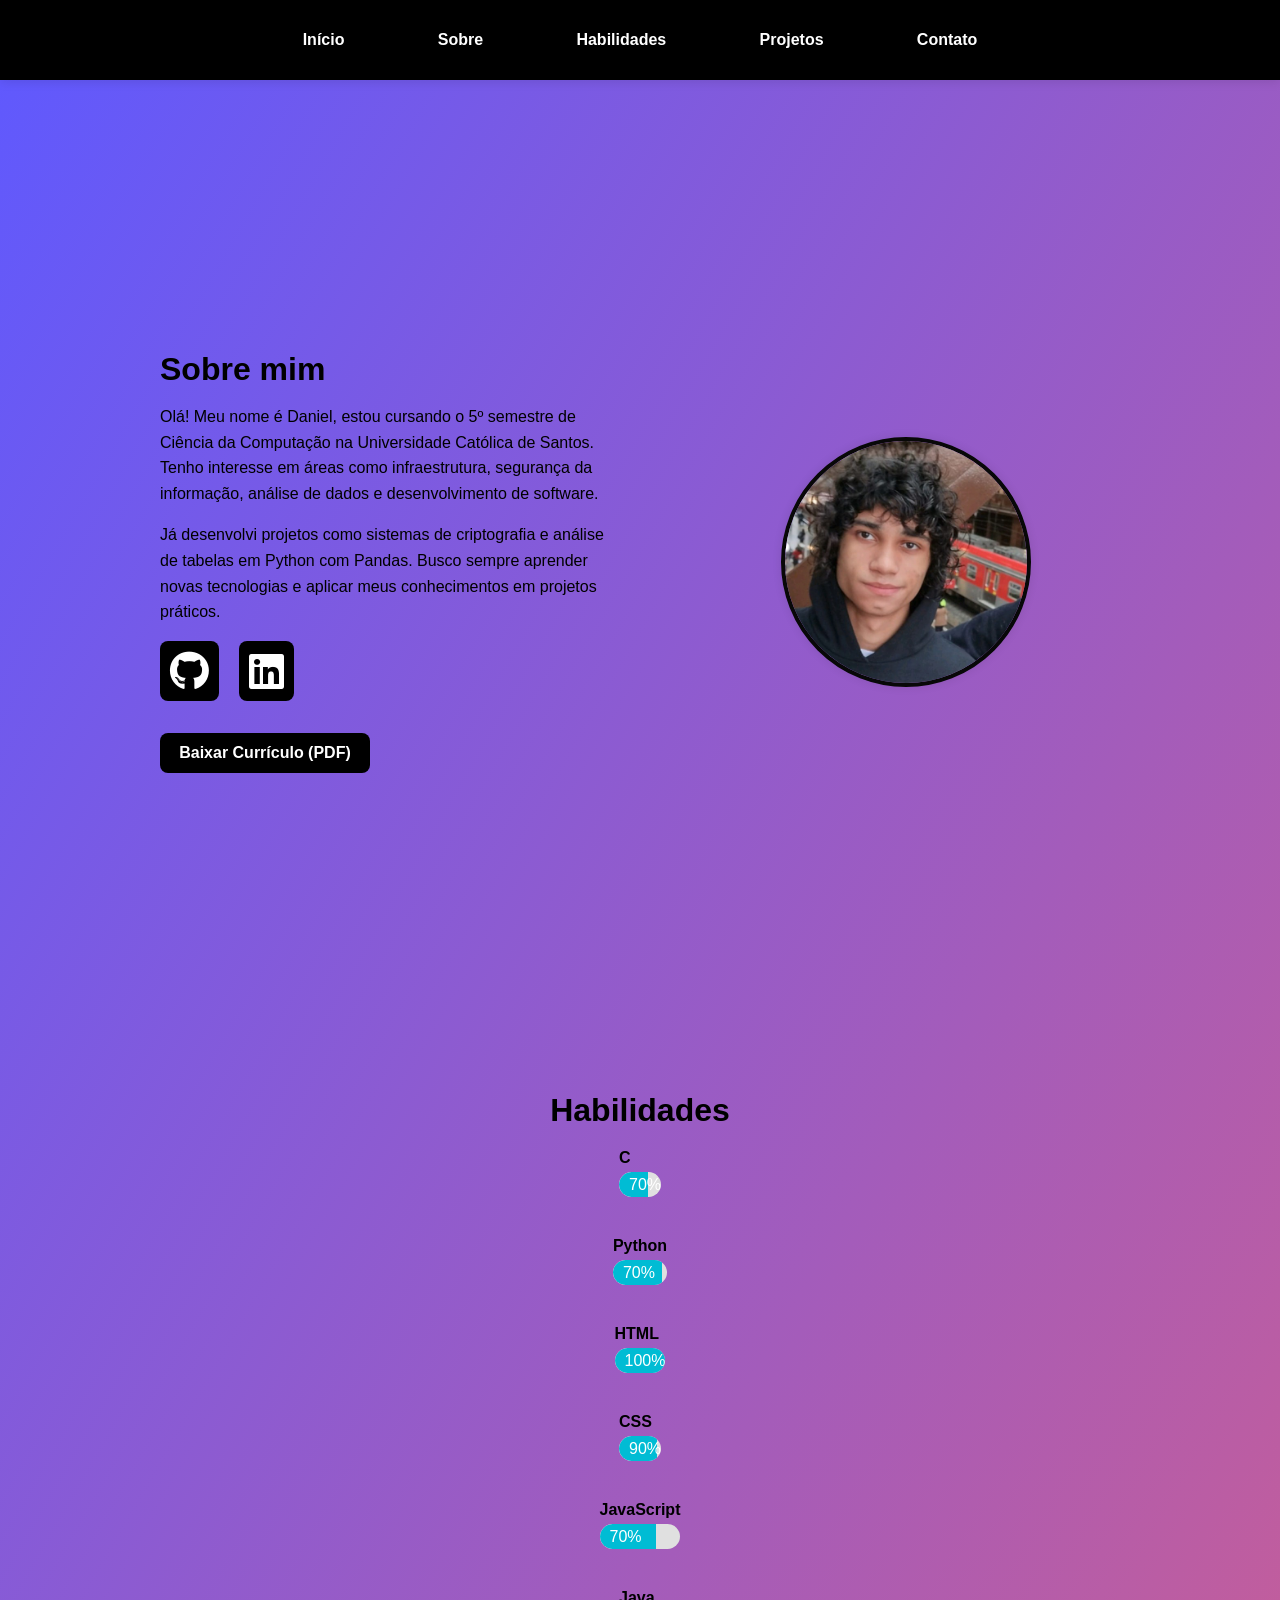
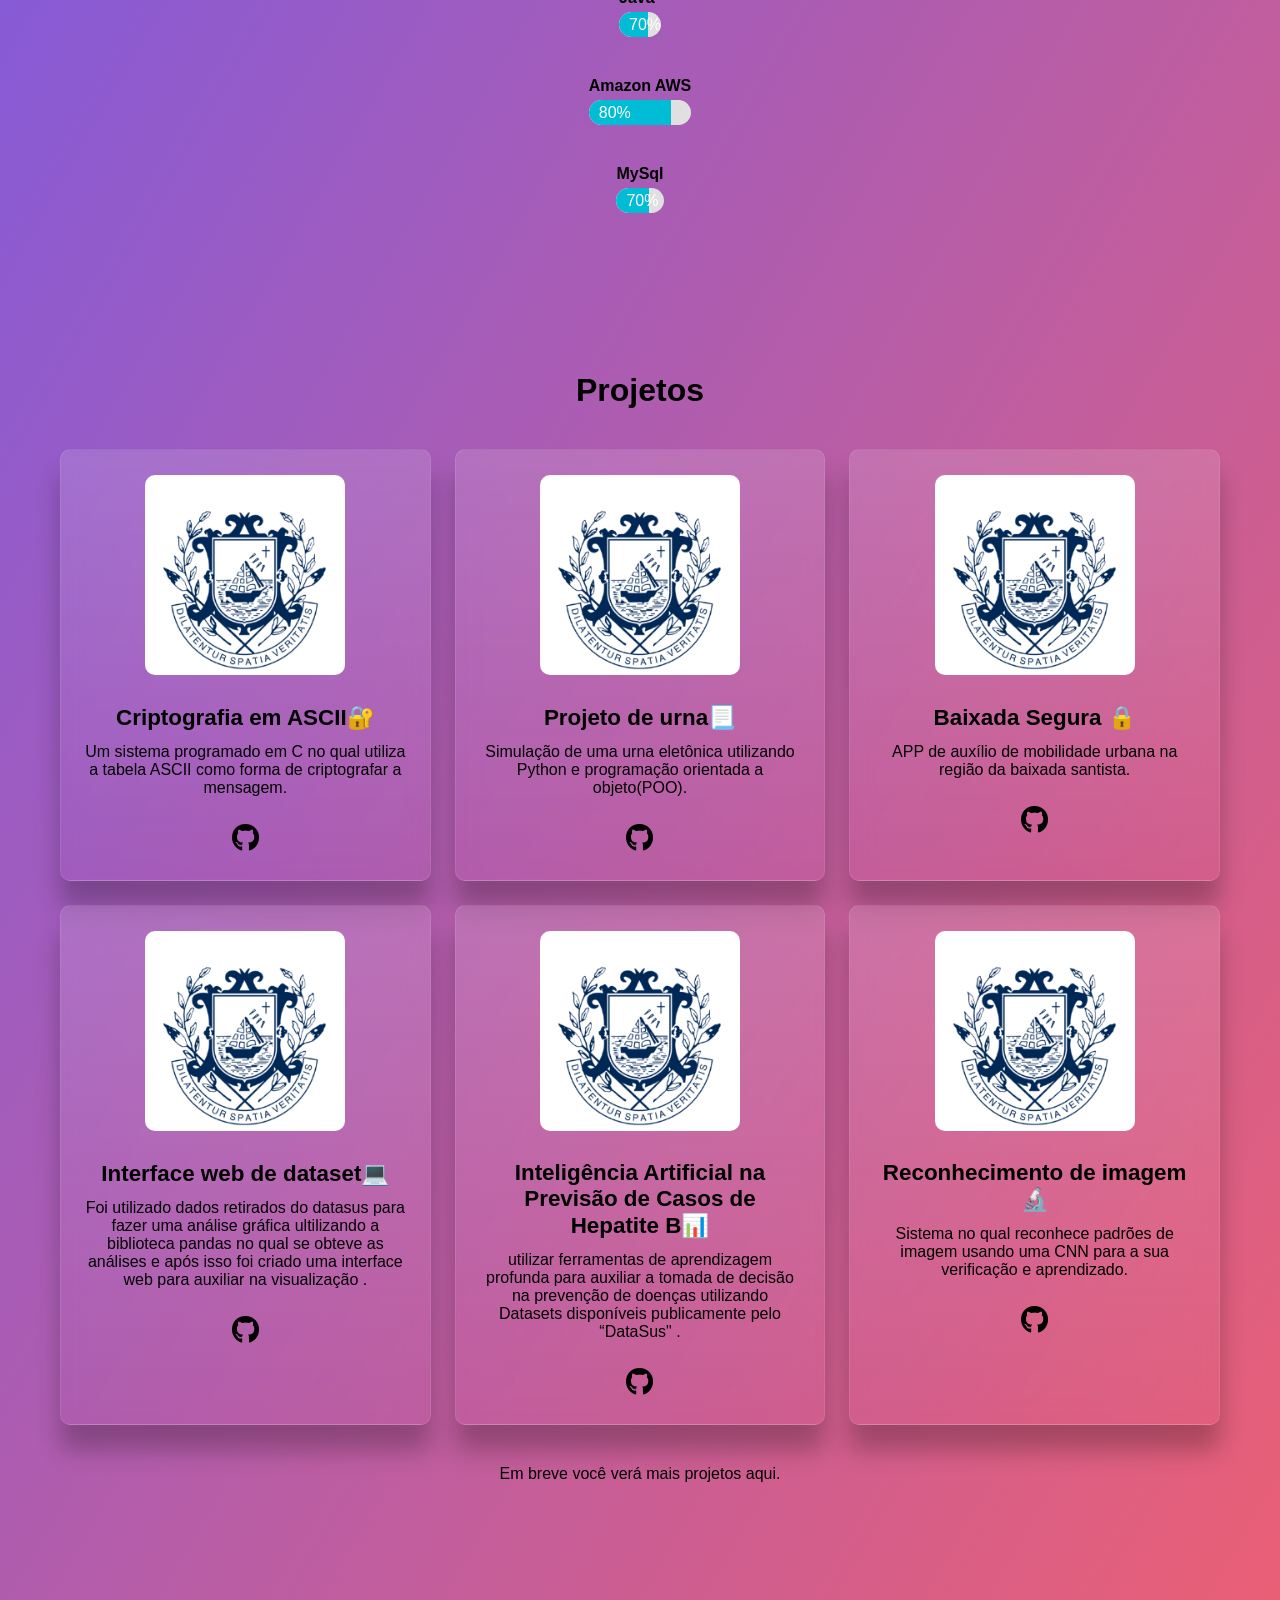
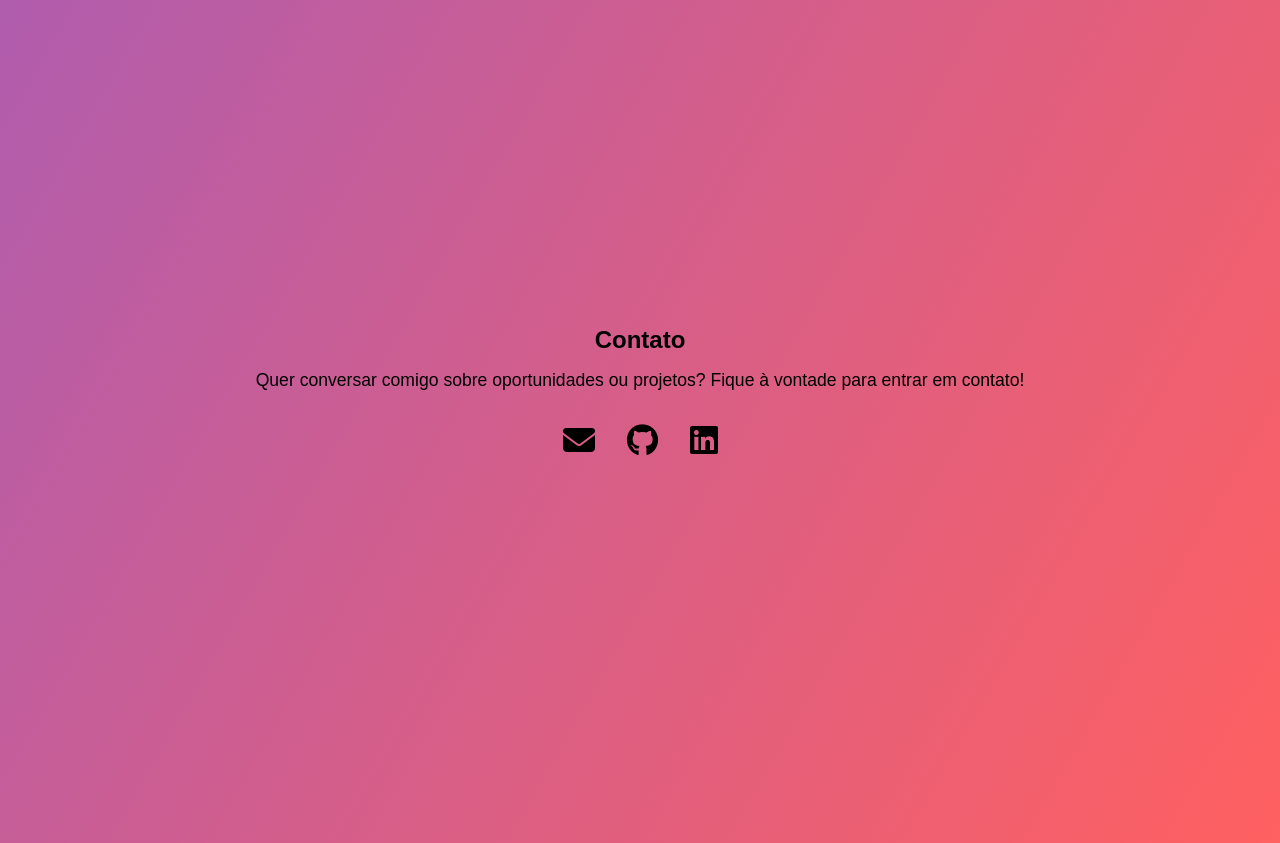
==== Portifolio/index.html @ cae12fd3 "Criação do portfólio" ====
<!DOCTYPE html>
<html lang="pt-br">
  <head>
    <meta charset="UTF-8">
    <meta name="viewport" content="width=device-width, initial-scale=1.0">
    <title>Daniel Santiago Purificação</title>
    <link rel="stylesheet" href="style.css">
    <link rel="stylesheet"
      href="https://cdnjs.cloudflare.com/ajax/libs/font-awesome/6.5.0/css/all.min.css"><!-- link de icones -->
    <style>
  html {
    scroll-behavior: smooth;
  }
</style>

  </head>
  <body>

    <header>
      <nav>
        <ul>
          <li><a href="#Sobre">Início</a></li>
          <li><a href="#Sobre">Sobre</a></li>
          <li><a href="#Habilidades">Habilidades</a></li>
          <li><a href="#Projetos">Projetos</a></li>
          <li><a href="#Contato">Contato</a></li>
        </ul>
      </nav>
    </header>

    <!-- <section id="Home" class="section">
      <div class="container">
        <h2>Bem-vindo ao meu portfólio</h2>
        <p>Sou estudante de Ciência da Computação e aqui você encontrará meus
          projetos e interesses na área de TI.</p>
      </div> 
    </section> -->

    <section id="Sobre" class="section sobre">
      <div class="container sobre-container">

        <div class="sobre-texto">
          <h2>Sobre mim</h2>
          <p>Olá! Meu nome é Daniel, estou cursando o 5º semestre de Ciência da
            Computação na Universidade Católica de Santos. Tenho interesse em
            áreas como infraestrutura, segurança da informação, análise de dados
            e desenvolvimento de software.</p>
          <p>Já desenvolvi projetos como sistemas de criptografia e análise de
            tabelas em Python com Pandas. Busco sempre aprender novas
            tecnologias e aplicar meus conhecimentos em projetos práticos.</p>
          <div class="social-links">
            <a href="https://github.com/nokynoy" target="_blank"><i
                class="fab fa-github" id="img_cor"></i></a>
            <a href="https://www.linkedin.com/in/daniel-santiago-purifica%C3%A7%C3%A3o-665422246/" target="_blank"><i
                class="fab fa-linkedin"id="img_cor"></i></a>
          </div>

          <a href="Daniel_Santiago_curriculo.pdf" download  
            class="botao-curriculo">Baixar Currículo (PDF)</a>
        </div>
        <div class="sobre-imagem">
          <div class="imagem-hover">
            <img src="perfil.jpg" alt="Foto de Henrique" class="img-normal">
            <img src="kaiser.jpg" alt="Foto de Henrique ao passar o mouse"
              class="img-hover">
          </div>
        </div>
      </div>
    </section>

    <section  id="Habilidades">
      <h2 data-aos="zoom-in" style="text-align: center; font-size: 2rem;"
        data-translate-key="projects">Habilidades</h2>

  <div class="habilidade">
    <span>C</span>
    <div class="barra">
      <div class="progresso" style="width: 70%;">70%</div>
    </div>
  </div>

  <div class="habilidade">
    <span>Python</span>
    <div class="barra">
      <div class="progresso" style="width: 90%;">70%</div>
    </div>
  </div>

  <div class="habilidade">
    <span>HTML</span>
    <div class="barra">
      <div class="progresso" style="width: 100%;">100%</div>
    </div>
  </div>

  <div class="habilidade">
    <span>CSS</span>
    <div class="barra">
      <div class="progresso" style="width: 90%;">90%</div>
    </div>
  </div>

  <div class="habilidade">
    <span>JavaScript</span>
    <div class="barra">
      <div class="progresso" style="width: 70%;">70%</div>
    </div>
  </div>

  <div class="habilidade">
    <span>Java</span>
    <div class="barra">
      <div class="progresso" style="width: 70%;">70%</div>
    </div>
  </div>

  <div class="habilidade">
    <span>Amazon AWS</span>
    <div class="barra">
      <div class="progresso" style="width: 80%;">80%</div>
    </div>
  </div>

   <div class="habilidade">
    <span>MySql</span>
    <div class="barra">
      <div class="progresso" style="width: 70%;">70%</div>
    </div>
  </div>

  <!-- adicione mais conforme quiser -->
</section>

    <!-- Projetos -->

    <section class="Projetos" id="Projetos">
      <h2 data-aos="zoom-in" style="text-align: center; font-size: 2rem;"
        data-translate-key="projects">Projetos</h2>

      <div class="projects-grid">
        <div class="project-card" data-aos="fade-up">
          <img src="logo_univ.png" alt
            style="height: 200px; margin: 25px 0; border-radius: 10px;">
          <h3 data-translate-key="calcTittle">Criptografia em ASCII🔐</h3>
          <p data-translate-key="calcDesc">Um sistema programado em C no qual
            utiliza a tabela ASCII como forma de criptografar a mensagem.</p>
          <div class="link-project">
            <a
              href="https://github.com/AlefSantosDev/Calculadora-de-ganho-em-python"
              target="_blank" aria-label="GitHub">
              <i class="fab fa-github"></i>
            </a>
          </div>
        </div>
        <div class="project-card" data-aos="fade-up" data-aos-delay="100">
          <img src="logo_univ.png" alt
            style="height: 200px; margin: 25px 0; border-radius: 10px;">
          <h3 data-translate-key="botTittle">Projeto de urna📃</h3>
          <p data-translate-key="botDesc">Simulação de uma urna eletônica
            utilizando Python e programação orientada a objeto(POO).</p>
          <div class="link-project">
            <a href="https://github.com/nokynoy/python_poo" target="_blank"
              aria-label="GitHub">
              <i class="fab fa-github"></i>
            </a>
          </div>
        </div>

        <div class="project-card" data-aos="fade-up" data-aos-delay="100">
          <img src="logo_univ.png" alt
            style="height: 200px; margin: 25px 0; border-radius: 10px;">
          <h3 data-translate-key="botTittle">Baixada Segura 🔒</h3>
          <p data-translate-key="botDesc">APP de auxílio de mobilidade urbana na região da baixada santista.</p>
          <div class="link-project">
            <a href="https://github.com/nokynoy/Baixada-Segura" target="_blank"
              aria-label="GitHub">
              <i class="fab fa-github"></i>
            </a>
          </div>
        </div>

        <div class="project-card" data-aos="fade-up" data-aos-delay="100">
          <img src="logo_univ.png" alt
            style="height: 200px; margin: 25px 0; border-radius: 10px;">
          <h3 data-translate-key="botTittle">Interface web de dataset💻</h3>
          <p data-translate-key="botDesc">Foi utilizado dados retirados do
            datasus para fazer uma análise gráfica ultilizando a biblioteca
            pandas no qual se obteve as análises e após isso foi criado uma
            interface web para auxiliar na visualização .</p>
          <div class="link-project">
            <a href="https://github.com/nokynoy/Interface-demonstrativa-de-transtornos-mentais" target="_blank"
              aria-label="GitHub">
              <i class="fab fa-github"></i>
            </a>
          </div>
        </div>

        <div class="project-card" data-aos="fade-up" data-aos-delay="100">
          <img src="logo_univ.png" alt
            style="height: 200px; margin: 25px 0; border-radius: 10px;">
          <h3 data-translate-key="botTittle">Inteligência Artificial na Previsão
            de Casos de Hepatite B📊</h3>
          <p data-translate-key="botDesc">utilizar ferramentas de aprendizagem
            profunda para auxiliar a tomada de decisão na prevenção de doenças
            utilizando Datasets disponíveis publicamente pelo “DataSus" .</p>
          <div class="link-project">
            <a href="https://github.com/AlefSantosDev" target="_blank"
              aria-label="GitHub">
              <i class="fab fa-github"></i>
            </a>
          </div>
        </div>
        <div class="project-card" data-aos="fade-up" data-aos-delay="100">
          <img src="logo_univ.png" alt
            style="height: 200px; margin: 25px 0; border-radius: 10px;">
          <h3 data-translate-key="botTittle">Reconhecimento de imagem 🔬</h3>
          <p data-translate-key="botDesc">Sistema no qual reconhece padrões de imagem usando uma CNN para a sua verificação e aprendizado.</p>
          <div class="link-project">
            <a href="https://github.com/AlefSantosDev" target="_blank"
              aria-label="GitHub">
              <i class="fab fa-github"></i>
            </a>
          </div>
        </div>

      </div>
      <p data-aos="fade-up" style="text-align: center;"
        data-translate-key="soonText">Em breve você verá mais projetos aqui.</p>
    </section>

    <section id="Contato" class="section contato">
      <div class="container">
        <h2>Contato</h2>
        <p>Quer conversar comigo sobre oportunidades ou projetos? Fique à
          vontade para entrar em contato!</p>

        <div class="contato-links">
          <a href="mailto:danielpurificacao2005@gmail.com" target="_blank" title="E-mail"><i
              class="fas fa-envelope"></i></a>
          <a href="https://github.com/nokynoy" target="_blank"
            title="GitHub"><i class="fab fa-github"></i></a>
          <a href="https://www.linkedin.com/in/daniel-santiago-purifica%C3%A7%C3%A3o-665422246/" target="_blank"
            title="LinkedIn"><i class="fab fa-linkedin"></i></a>
          <button id="btn-topo" title="Voltar ao topo">odoasiodaisd↑</button>
        </div>
      </div>
    </section>

    <script src="script.js"></script>
  </body>
</html>
---- Portifolio/style.css ----
* {
  margin: 0;
  padding: 0;
  box-sizing: border-box;
}

body {
  font-family: Arial, sans-serif;
  background: linear-gradient(120deg, #413bffd8, #ff2525ba);/* 153be8ba */
  color: #000000;
}

header {
  background-color: #000000;
  padding: 1rem;
}

nav {

  background-color: #000000;
  height: 80px;
  display: flex;
  align-items: center;
  justify-content: center;
  box-shadow: 0 2px 10px rgba(0, 0, 0, 0.1);
  position: fixed;      /* Fixa no topo da página */
  top: 0;               /* Cola no topo */
  left: 0;
  width: 100%;          /* Ocupa toda a largura da tela */
  z-index: 1000; 
  box-shadow: 0 2px 10px rgba(0, 0, 0, 0.1);       /* Garante que fique acima dos outros elementos */
} /* centraliza horizontalmente o <ul> */
/*    /* opcional: sombra bonita */ 

section {
  min-height: 100vh;           /* ocupa a tela toda */
  display: flex;
  flex-direction: column;
  justify-content: center;     /* centraliza verticalmente */
  align-items: center;         /* centraliza horizontalmente */
  padding: 60px 20px;
  text-align: center;
}
section:first-of-type {
  margin-top: 80px; /* altura da navbar */
}

/* NAVBAR */
nav ul {
  display: flex;
  justify-content: space-around; /* distribui igualmente */
  width: 60%;
  padding: 0;
  margin: 0;
  list-style: none;
}

nav ul li a {
  text-decoration: none;
  color: #ffffff;
  font-weight: bold;
  padding: 10px 15px;
  transition: color 0.3s ease;
}

nav ul li a:hover {
  transform: scale(1.2);
  color: #413bffd8;
}


.section {
  padding: 4rem 1rem;
  text-align: center;
}

.container {
  max-width: 960px;
  margin: 0 auto;
}

.sobre-container {
  display: flex;
  align-items: center;
  justify-content: space-between;
  flex-wrap: wrap;
  gap: 2rem;
}

.sobre-texto {
  flex: 1;
  min-width: 280px;
  text-align: left;
}

.sobre-texto h2 {
  font-size: 2rem;
  margin-bottom: 1rem;
}
.botao-curriculo {
  display: inline-block;
  margin-top: 1rem;
  background-color: #000000;
  color: #fff;
  padding: 0.7rem 1.2rem;
  border-radius: 0.5rem;
  text-decoration: none;
  font-weight: bold;
  transition: background-color 0.3s ease;
}

.botao-curriculo:hover {
  background-color: #413bffd8;
}
#img_cor {
  font-size: 40px;         /* tamanho do ícone */
  color: white;            /* cor do ícone */
  background-color: #000000; /* azul padrão do LinkedIn */
  padding: 10px;
  border-radius: 8px;      /* bordas arredondadas */
  transition: 0.3s;        /* efeito suave */
}

/* efeito hover */
#img_cor:hover {
  transform: scale(1.2);   /* aumenta um pouco */
  background-color: #0097a7; /* azul mais escuro */
}

.sobre-texto p {
  margin-bottom: 1rem;
  line-height: 1.6;
}



.sobre-imagem {
  flex: 1;
  min-width: 280px;
  text-align: center;
}

.sobre-imagem img {
  max-width: 250px;
  border-radius: 50%;
  border: 4px solid #080808;
  box-shadow: 0 0 10px rgba(0, 0, 0, 0.1);
}
.imagem-hover {
  position: relative;
  width: 250px;
  height: 250px;
}

.imagem-hover img {
  position: absolute;
  width: 100%;
  height: 100%;
  border-radius: 50%;
  object-fit: cover;
  transition: opacity 0.5s ease;
  border: 4px linear-gradient(120deg, #413bffd8, #ff2525ba);
  box-shadow: 0 0 10px rgba(0,0,0,0.1);
}

.img-hover {
  opacity: 0;
}

.imagem-hover:hover .img-hover {
  opacity: 1;
}

.imagem-hover:hover .img-normal {
  opacity: 0;
}
/* tokens de links */
.social-links {
  margin-top: 1rem;
  margin-bottom: 1rem;
}

.social-links a {
  margin-right: 1rem;
  font-size: 3rem;
  color: #000000;
  transition: color 0.3s ease;
}

.social-links a:hover {
  color: #000000;
}

/* Habilidades */
#habilidades {
  padding: 60px 20px;
  background-color: #f9f9f9;
  text-align: center;
}

.habilidade {
  margin: 20px auto;
  max-width: 600px;
  text-align: left;
}

.habilidade span {
  font-weight: bold;
  display: block;
  margin-bottom: 5px;
}

.barra {
  background-color: #e0e0e0;
  border-radius: 20px;
  overflow: hidden;
  height: 25px;
}

.progresso {
  height: 100%;
  background-color: #00bcd4;
  color: #fff;
  padding-left: 10px;
  line-height: 25px;
  border-radius: 20px 0 0 20px;
  animation: animarProgresso 2s ease-in-out;
}

/* animação opcional */
@keyframes animarProgresso {
  0% {
    width: 0;
  }
}


/* --- Projetos --- */

.projects-grid {
    display: grid;
    grid-template-columns: repeat(auto-fit, minmax(280px, 1fr));
    gap: 24px;
    padding: 40px 20px;
    max-width: 1200px;
    margin: 0 auto;
}

.project-card {
    padding: 0px 24px 25px 24px;
    background: linear-gradient(#fff2, white);
    border: 1px solid rgba(255, 255, 255, 0.1);
    box-shadow: 0 25px 25px rgba(0, 0, 0, 0.25);
    backdrop-filter: blur(10px);
    border-radius: 10px;
    transition: transform 0.3s ease;
    text-align: center;
}

/* Projetos */
.projects-grid {
    display: grid;
    grid-template-columns: repeat(auto-fit, minmax(280px, 1fr));
    gap: 24px;
    padding: 40px 20px;
    max-width: 1200px;
    margin: 0 auto;
}

.project-card {
    padding: 0px 24px 25px 24px;
    background: linear-gradient(#fff2, transparent);
    border: 1px solid rgba(255, 255, 255, 0.1);
    box-shadow: 0 25px 25px rgba(0, 0, 0, 0.25);
    backdrop-filter: blur(10px);
    border-radius: 10px;
    transition: transform 0.3s ease;
    text-align: center;
}

.project-card img {
    height: 200px;
    margin: 25px 0;
    border-radius: 10px;
}

.project-card h3 {
    margin-bottom: 12px;
    font-size: 1.4rem;
    color: var(--paper);
}

.project-card p {
    font-size: 1rem;
    color: var(--paper);
    margin-bottom: 16px;
}

.link-project {
    justify-content: center;
    display: flex;
    padding-top: 10px;
    gap: 24px;
    font-size: 28px;
}
.link-project a {
    color: var(--paper);
    transition: transform 0.3s ease, color 0.3s ease;
} 

.link-project a:hover {
    transform: scale(1.2);
}
.project-card:hover{
transform: scale(1.05);   /* aumenta um pouco */
}


/* Contatos */
.contato {
  text-align: center;
}

.contato p {
  margin: 1rem 0 2rem;
  font-size: 1.1rem;
  color: #000;
}

.contato-links {
  display: flex;
  justify-content: center;
  gap: 2rem;
}

.contato-links a {
  color: #000000;
  font-size: 2rem;
  transition: transform 0.3s ease, color 0.3s ease;
}

.contato-links a:hover {
  color: #0097a7;
  transform: scale(1.2);
}


#btn-topo {
  position: fixed;
  bottom: 30px;
  right: 30px;
  display: none;
  background-color: #00bcd4;
  color: white;
  border: none;
  border-radius: 50%;
  font-size: 1.5rem;
  width: 45px;
  height: 45px;
  cursor: pointer;
  box-shadow: 0 4px 12px rgba(0,0,0,0.2);
  transition: background-color 0.3s ease;
}

#btn-topo:hover {
  background-color: #0097a7;
}
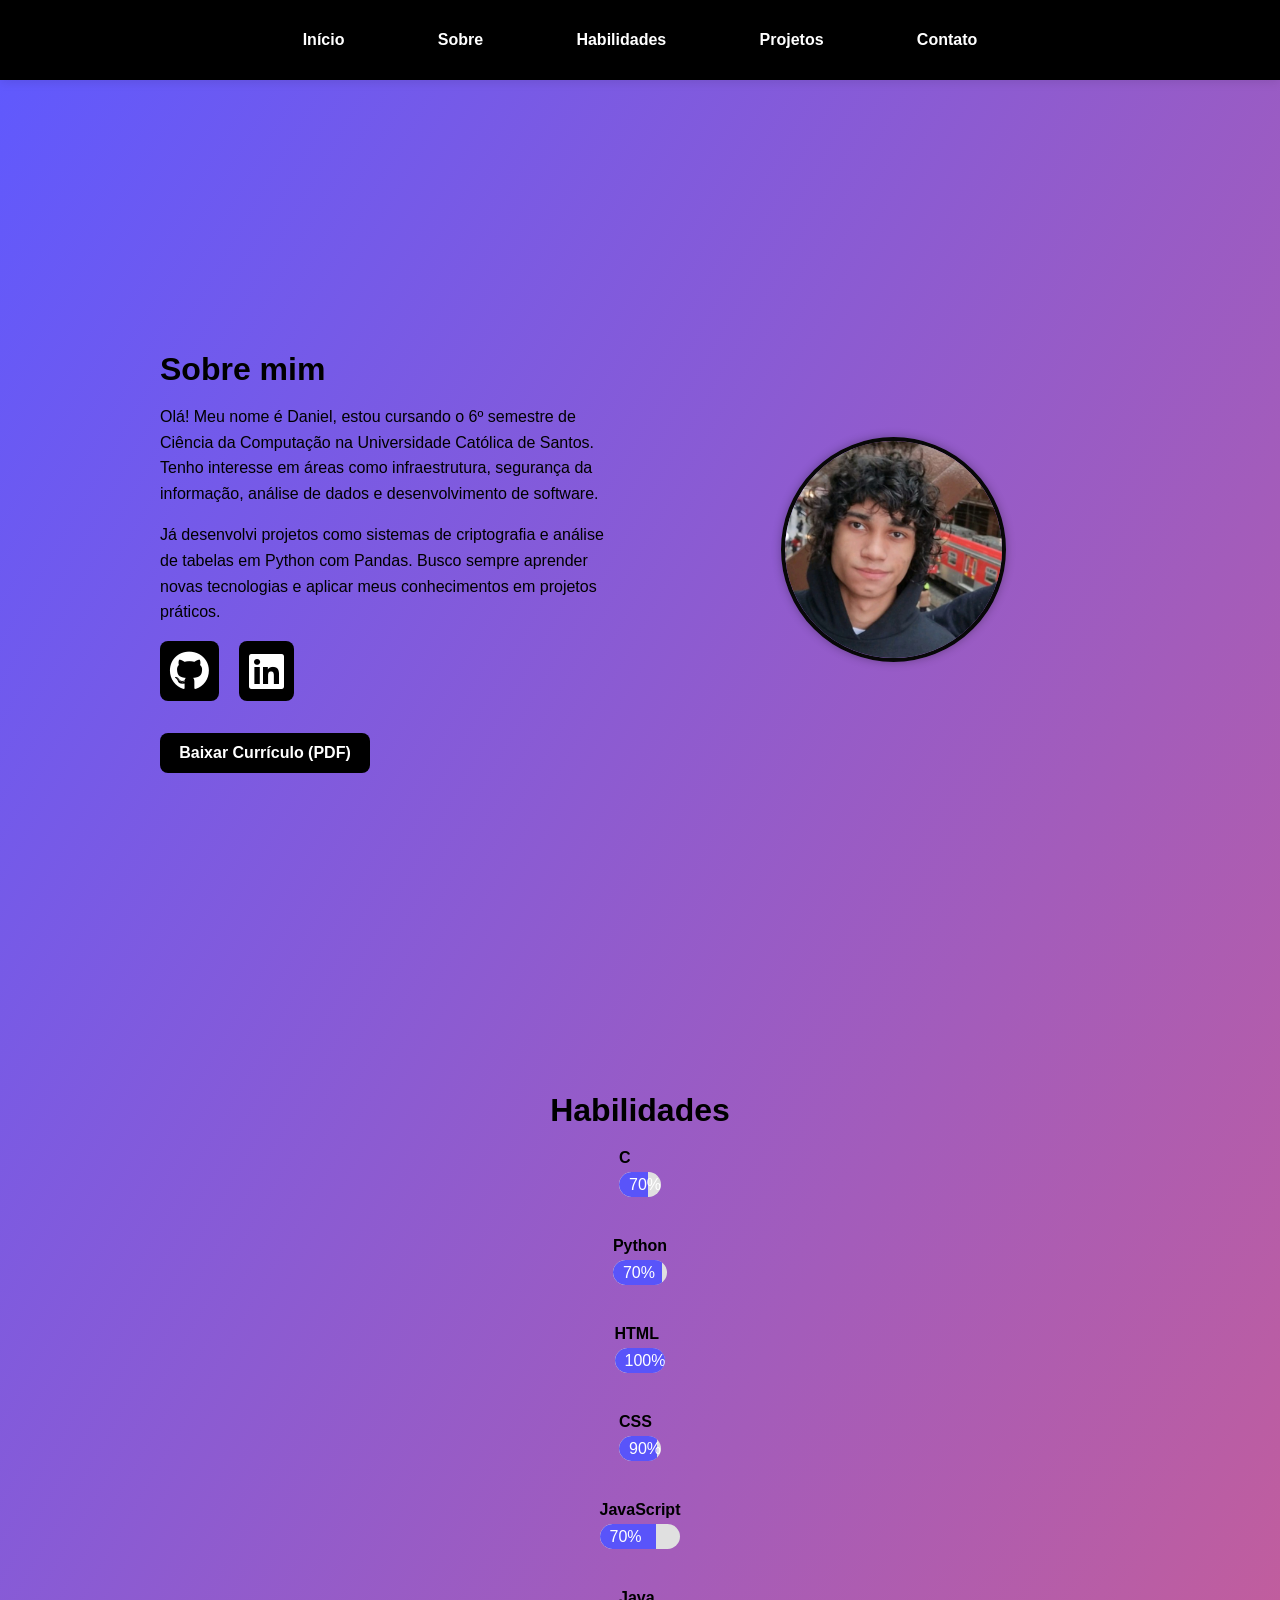
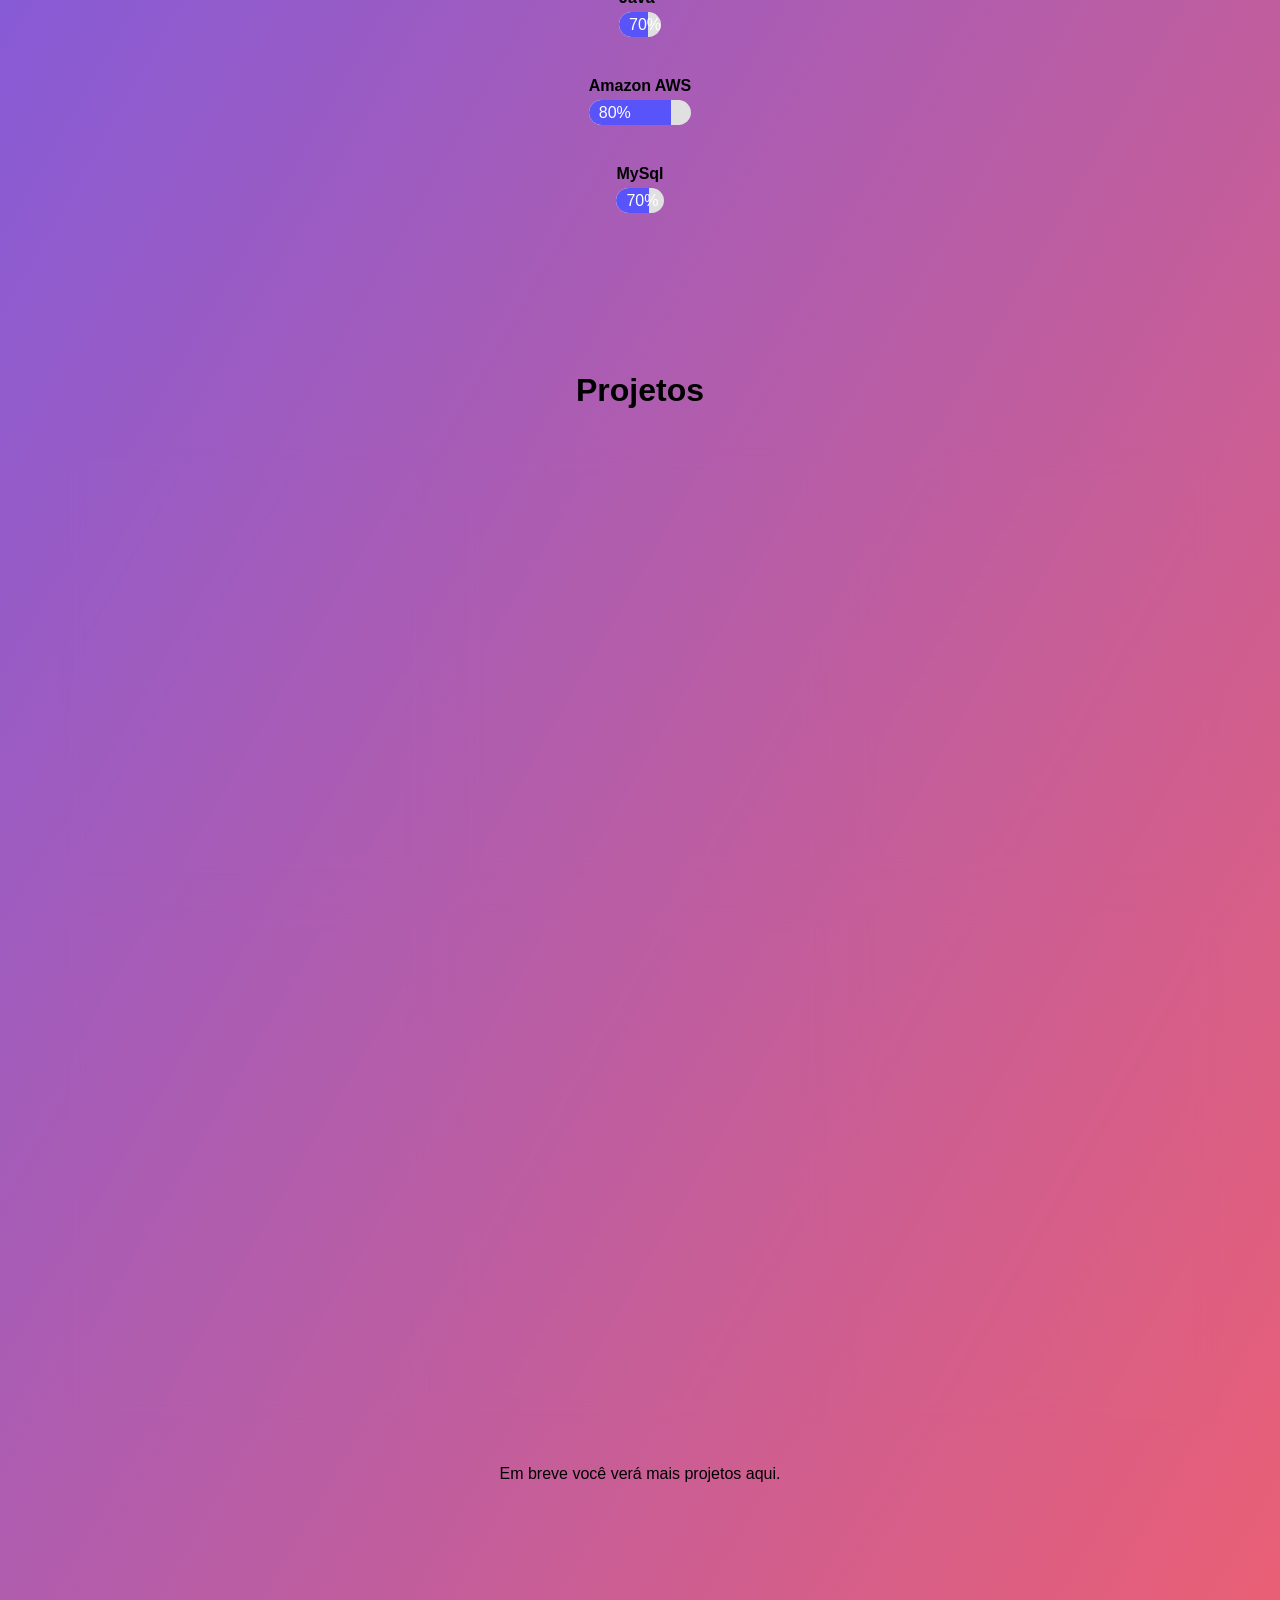
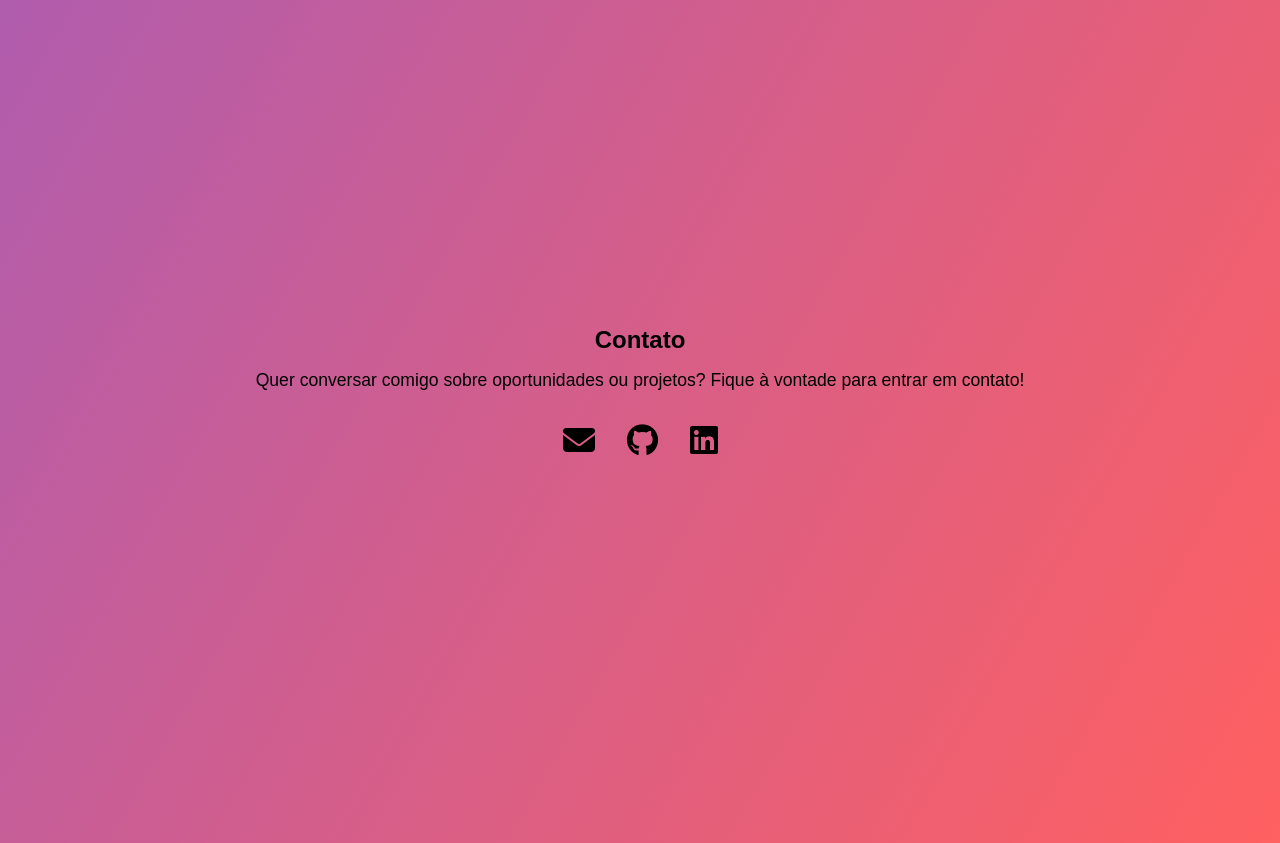
==== commit 6154db47: "outra modificação problemas em cores e animações ainda devem ser resolvidas" ====
--- a/Portifolio/index.html
+++ b/Portifolio/index.html
@@ -41,7 +41,7 @@
 
         <div class="sobre-texto">
           <h2>Sobre mim</h2>
-          <p>Olá! Meu nome é Daniel, estou cursando o 5º semestre de Ciência da
+          <p>Olá! Meu nome é Daniel, estou cursando o 6º semestre de Ciência da
             Computação na Universidade Católica de Santos. Tenho interesse em
             áreas como infraestrutura, segurança da informação, análise de dados
             e desenvolvimento de software.</p>
@@ -61,8 +61,7 @@
         <div class="sobre-imagem">
           <div class="imagem-hover">
             <img src="perfil.jpg" alt="Foto de Henrique" class="img-normal">
-            <img src="kaiser.jpg" alt="Foto de Henrique ao passar o mouse"
-              class="img-hover">
+            <img src="kaiser.jpg" alt="Foto de Henrique ao passar o mouse" class="img-hover">
           </div>
         </div>
       </div>
--- a/Portifolio/style.css
+++ b/Portifolio/style.css
@@ -6,7 +6,8 @@
 
 body {
   font-family: Arial, sans-serif;
-  background: linear-gradient(120deg, #413bffd8, #ff2525ba);/* 153be8ba */
+  background: linear-gradient(120deg, #413bffd8, #ff2525ba);
+  /* 153be8ba */
   color: #000000;
 }
 
@@ -16,39 +17,50 @@
 }
 
 nav {
-
   background-color: #000000;
   height: 80px;
   display: flex;
   align-items: center;
   justify-content: center;
   box-shadow: 0 2px 10px rgba(0, 0, 0, 0.1);
-  position: fixed;      /* Fixa no topo da página */
-  top: 0;               /* Cola no topo */
+  position: fixed;
+  /* Fixa no topo da página */
+  top: 0;
+  /* Cola no topo */
   left: 0;
-  width: 100%;          /* Ocupa toda a largura da tela */
-  z-index: 1000; 
-  box-shadow: 0 2px 10px rgba(0, 0, 0, 0.1);       /* Garante que fique acima dos outros elementos */
-} /* centraliza horizontalmente o <ul> */
-/*    /* opcional: sombra bonita */ 
+  width: 100%;
+  /* Ocupa toda a largura da tela */
+  z-index: 1000;
+  box-shadow: 0 2px 10px rgba(0, 0, 0, 0.1);
+  /* Garante que fique acima dos outros elementos */
+}
+
+/* centraliza horizontalmente o <ul> */
+/*    /* opcional: sombra bonita */
 
 section {
-  min-height: 100vh;           /* ocupa a tela toda */
+  min-height: 100vh;
+  /* ocupa a tela toda */
   display: flex;
   flex-direction: column;
-  justify-content: center;     /* centraliza verticalmente */
-  align-items: center;         /* centraliza horizontalmente */
+  justify-content: center;
+  /* centraliza verticalmente */
+  align-items: center;
+  /* centraliza horizontalmente */
   padding: 60px 20px;
   text-align: center;
 }
+
 section:first-of-type {
-  margin-top: 80px; /* altura da navbar */
+  margin-top: 80px;
+  /* altura da navbar */
 }
 
 /* NAVBAR */
 nav ul {
   display: flex;
-  justify-content: space-around; /* distribui igualmente */
+  justify-content: space-around;
+  /* distribui igualmente */
   width: 60%;
   padding: 0;
   margin: 0;
@@ -64,8 +76,9 @@
 }
 
 nav ul li a:hover {
-  transform: scale(1.2);
+  transform: scale(10);
   color: #413bffd8;
+  
 }
 
 
@@ -97,6 +110,7 @@
   font-size: 2rem;
   margin-bottom: 1rem;
 }
+
 .botao-curriculo {
   display: inline-block;
   margin-top: 1rem;
@@ -112,19 +126,27 @@
 .botao-curriculo:hover {
   background-color: #413bffd8;
 }
+
 #img_cor {
-  font-size: 40px;         /* tamanho do ícone */
-  color: white;            /* cor do ícone */
-  background-color: #000000; /* azul padrão do LinkedIn */
+  font-size: 40px;
+  /* tamanho do ícone */
+  color: white;
+  /* cor do ícone */
+  background-color: #000000;
+  /* azul padrão do LinkedIn */
   padding: 10px;
-  border-radius: 8px;      /* bordas arredondadas */
-  transition: 0.3s;        /* efeito suave */
+  border-radius: 8px;
+  /* bordas arredondadas */
+  transition: 0.3s;
+  /* efeito suave */
 }
 
 /* efeito hover */
 #img_cor:hover {
-  transform: scale(1.2);   /* aumenta um pouco */
-  background-color: #0097a7; /* azul mais escuro */
+  transform: scale(1.2);
+  /* aumenta um pouco */
+  background-color: #413bffd8;
+  /* azul mais escuro */
 }
 
 .sobre-texto p {
@@ -132,8 +154,6 @@
   line-height: 1.6;
 }
 
-
-
 .sobre-imagem {
   flex: 1;
   min-width: 280px;
@@ -141,26 +161,29 @@
 }
 
 .sobre-imagem img {
-  max-width: 250px;
+  max-width: 300px;
   border-radius: 50%;
   border: 4px solid #080808;
   box-shadow: 0 0 10px rgba(0, 0, 0, 0.1);
 }
+
 .imagem-hover {
   position: relative;
   width: 250px;
   height: 250px;
+
 }
 
 .imagem-hover img {
   position: absolute;
-  width: 100%;
-  height: 100%;
+  width: 90%;
+  /* 100% */
+  height: 90%;
   border-radius: 50%;
   object-fit: cover;
   transition: opacity 0.5s ease;
   border: 4px linear-gradient(120deg, #413bffd8, #ff2525ba);
-  box-shadow: 0 0 10px rgba(0,0,0,0.1);
+  box-shadow: 0 0 10px rgba(0, 0, 0, 0.3);
 }
 
 .img-hover {
@@ -168,12 +191,20 @@
 }
 
 .imagem-hover:hover .img-hover {
+ transition: opacity 1.6s ease;
   opacity: 1;
+  width: 100%;
+  height: 100%;
+  border-color: purple;
+  box-shadow: 0 0 10px rgba(0, 0, 0, 0.3);
+
 }
 
 .imagem-hover:hover .img-normal {
   opacity: 0;
-}
+
+}
+
 /* tokens de links */
 .social-links {
   margin-top: 1rem;
@@ -192,6 +223,12 @@
 }
 
 /* Habilidades */
+/* animação opcional */
+@keyframes animarProgresso {
+  0% {
+    width: 0;
+  }
+}
 #habilidades {
   padding: 60px 20px;
   background-color: #f9f9f9;
@@ -219,7 +256,7 @@
 
 .progresso {
   height: 100%;
-  background-color: #00bcd4;
+  background-color: #413bffd8;
   color: #fff;
   padding-left: 10px;
   line-height: 25px;
@@ -227,92 +264,90 @@
   animation: animarProgresso 2s ease-in-out;
 }
 
-/* animação opcional */
-@keyframes animarProgresso {
-  0% {
-    width: 0;
-  }
-}
+
 
 
 /* --- Projetos --- */
 
 .projects-grid {
-    display: grid;
-    grid-template-columns: repeat(auto-fit, minmax(280px, 1fr));
-    gap: 24px;
-    padding: 40px 20px;
-    max-width: 1200px;
-    margin: 0 auto;
+  display: grid;
+  grid-template-columns: repeat(auto-fit, minmax(280px, 1fr));
+  gap: 24px;
+  padding: 40px 20px;
+  max-width: 1200px;
+  margin: 0 auto;
 }
 
 .project-card {
-    padding: 0px 24px 25px 24px;
-    background: linear-gradient(#fff2, white);
-    border: 1px solid rgba(255, 255, 255, 0.1);
-    box-shadow: 0 25px 25px rgba(0, 0, 0, 0.25);
-    backdrop-filter: blur(10px);
-    border-radius: 10px;
-    transition: transform 0.3s ease;
-    text-align: center;
+  padding: 0px 24px 25px 24px;
+  background: linear-gradient(#fff2, white);
+  border: 1px solid rgba(255, 255, 255, 0.1);
+  box-shadow: 0 25px 25px rgba(0, 0, 0, 0.25);
+  backdrop-filter: blur(10px);
+  border-radius: 10px;
+  transition: transform 0.3s ease;
+  text-align: center;
 }
 
 /* Projetos */
 .projects-grid {
-    display: grid;
-    grid-template-columns: repeat(auto-fit, minmax(280px, 1fr));
-    gap: 24px;
-    padding: 40px 20px;
-    max-width: 1200px;
-    margin: 0 auto;
+  display: grid;
+  grid-template-columns: repeat(auto-fit, minmax(280px, 1fr));
+  gap: 24px;
+  padding: 40px 20px;
+  max-width: 1200px;
+  margin: 0 auto;
 }
 
 .project-card {
-    padding: 0px 24px 25px 24px;
-    background: linear-gradient(#fff2, transparent);
-    border: 1px solid rgba(255, 255, 255, 0.1);
-    box-shadow: 0 25px 25px rgba(0, 0, 0, 0.25);
-    backdrop-filter: blur(10px);
-    border-radius: 10px;
-    transition: transform 0.3s ease;
-    text-align: center;
+  padding: 0px 24px 25px 24px;
+  background: linear-gradient(#fff2, transparent);
+  border: 1px solid rgba(255, 255, 255, 0.1);
+  box-shadow: 0 25px 25px rgba(0, 0, 0, 0.25);
+  backdrop-filter: blur(10px);
+  border-radius: 10px;
+  transition: transform 0.3s ease;
+  text-align: center;
 }
 
 .project-card img {
-    height: 200px;
-    margin: 25px 0;
-    border-radius: 10px;
+  height: 200px;
+  margin: 25px 0;
+  border-radius: 10px;
 }
 
 .project-card h3 {
-    margin-bottom: 12px;
-    font-size: 1.4rem;
-    color: var(--paper);
+  margin-bottom: 12px;
+  font-size: 1.4rem;
+  color: var(--paper);
 }
 
 .project-card p {
-    font-size: 1rem;
-    color: var(--paper);
-    margin-bottom: 16px;
+  font-size: 1rem;
+  color: var(--paper);
+  margin-bottom: 16px;
 }
 
 .link-project {
-    justify-content: center;
-    display: flex;
-    padding-top: 10px;
-    gap: 24px;
-    font-size: 28px;
-}
+  justify-content: center;
+  display: flex;
+  padding-top: 10px;
+  gap: 24px;
+  font-size: 28px;
+}
+
 .link-project a {
-    color: var(--paper);
-    transition: transform 0.3s ease, color 0.3s ease;
-} 
+  color: var(--paper);
+  transition: transform 0.3s ease, color 0.3s ease;
+}
 
 .link-project a:hover {
-    transform: scale(1.2);
-}
-.project-card:hover{
-transform: scale(1.05);   /* aumenta um pouco */
+  transform: scale(1.2);
+}
+
+.project-card:hover {
+  transform: scale(1.05);
+  /* aumenta um pouco */
 }
 
 
@@ -340,7 +375,7 @@
 }
 
 .contato-links a:hover {
-  color: #0097a7;
+  color: #413bffd8;
   transform: scale(1.2);
 }
 
@@ -350,7 +385,7 @@
   bottom: 30px;
   right: 30px;
   display: none;
-  background-color: #00bcd4;
+  background-color: #413bffd8;
   color: white;
   border: none;
   border-radius: 50%;
@@ -358,10 +393,10 @@
   width: 45px;
   height: 45px;
   cursor: pointer;
-  box-shadow: 0 4px 12px rgba(0,0,0,0.2);
+  box-shadow: 0 4px 12px rgba(0, 0, 0, 0.2);
   transition: background-color 0.3s ease;
 }
 
 #btn-topo:hover {
-  background-color: #0097a7;
-}
+  background-color: #413bffd8;
+}
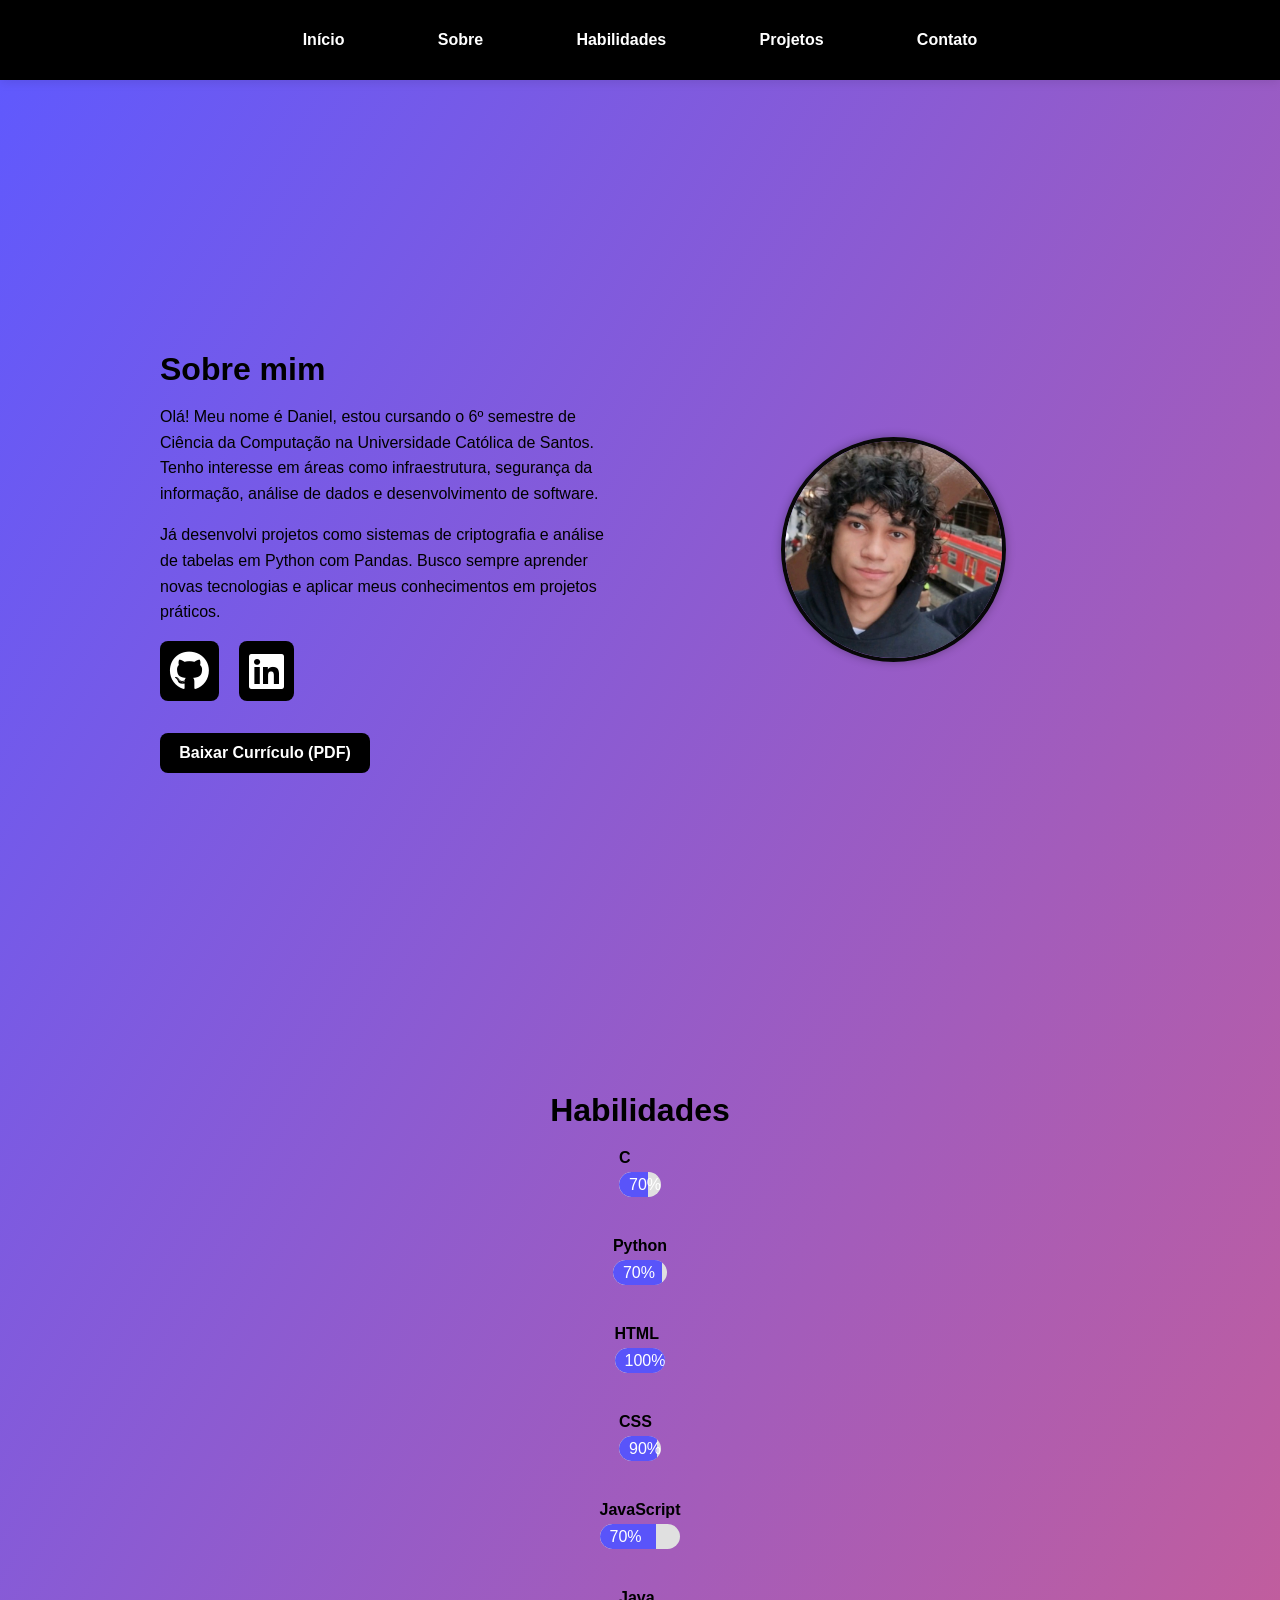
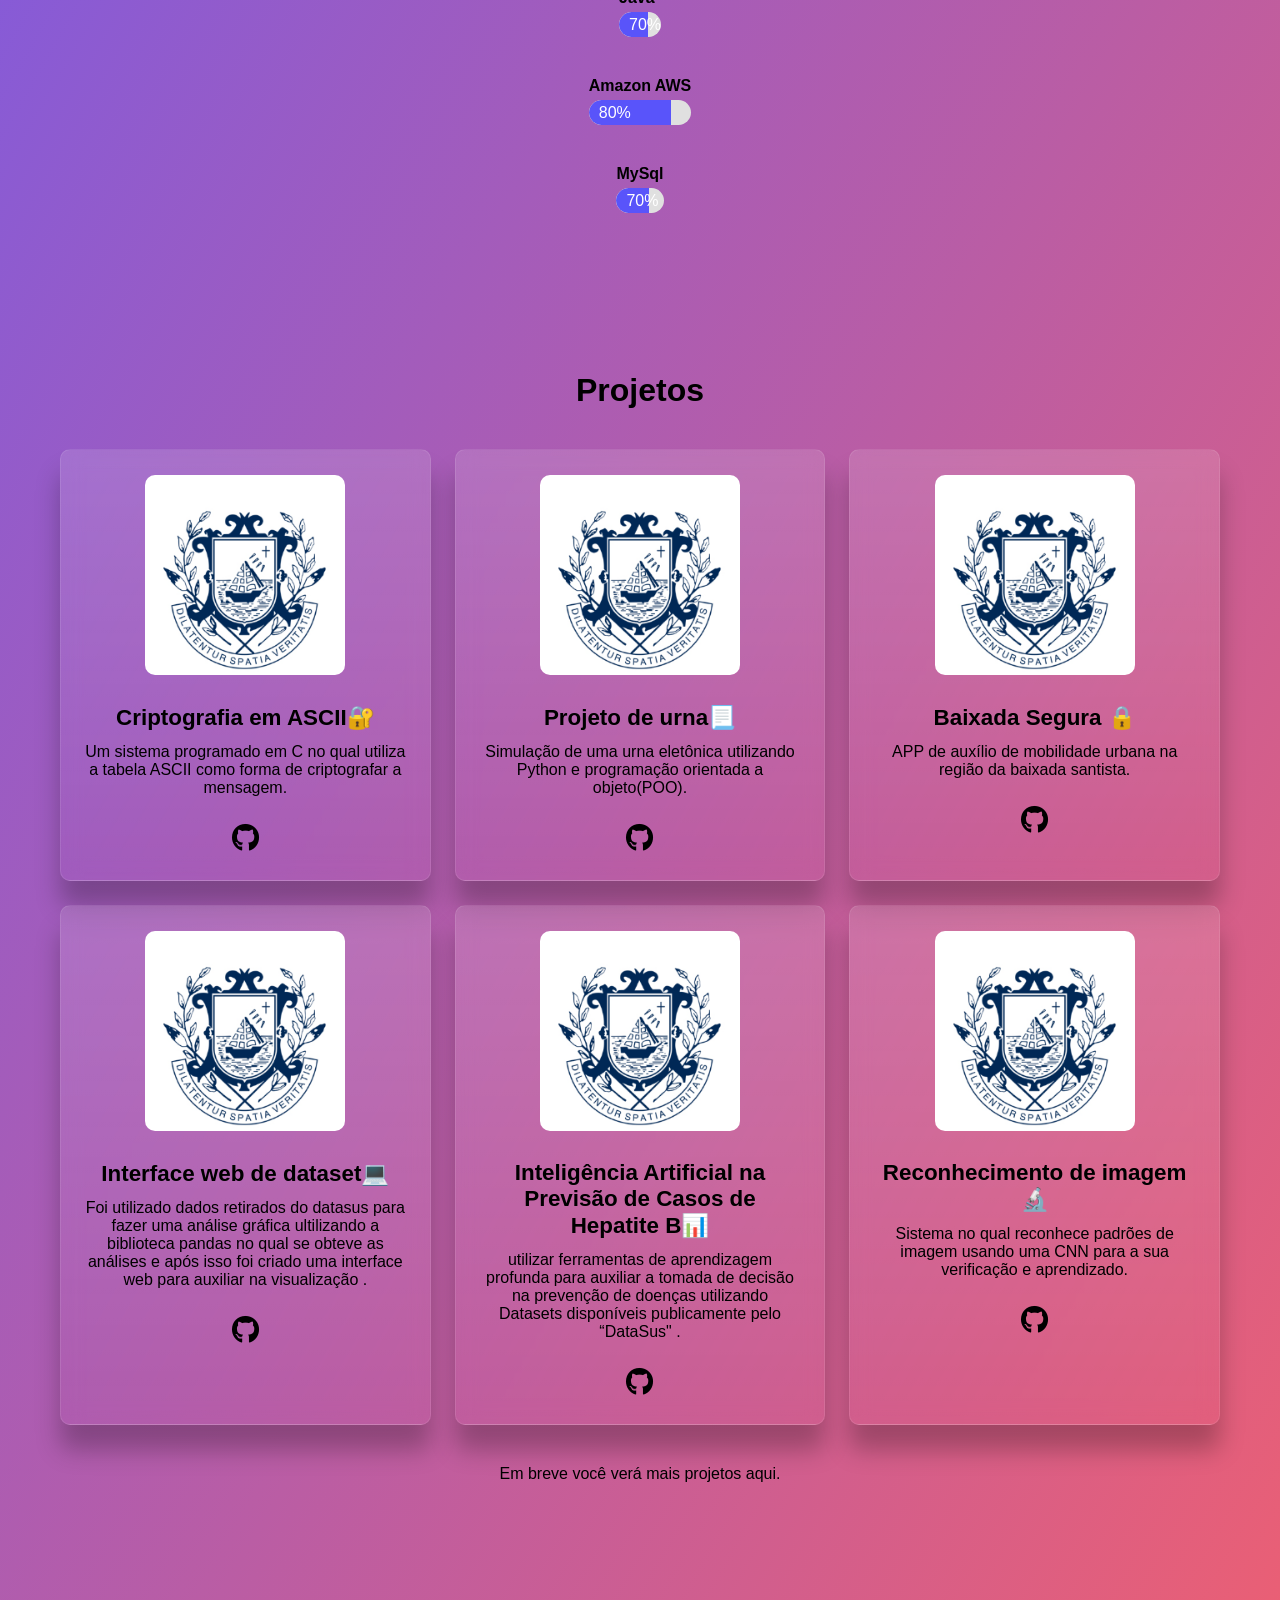
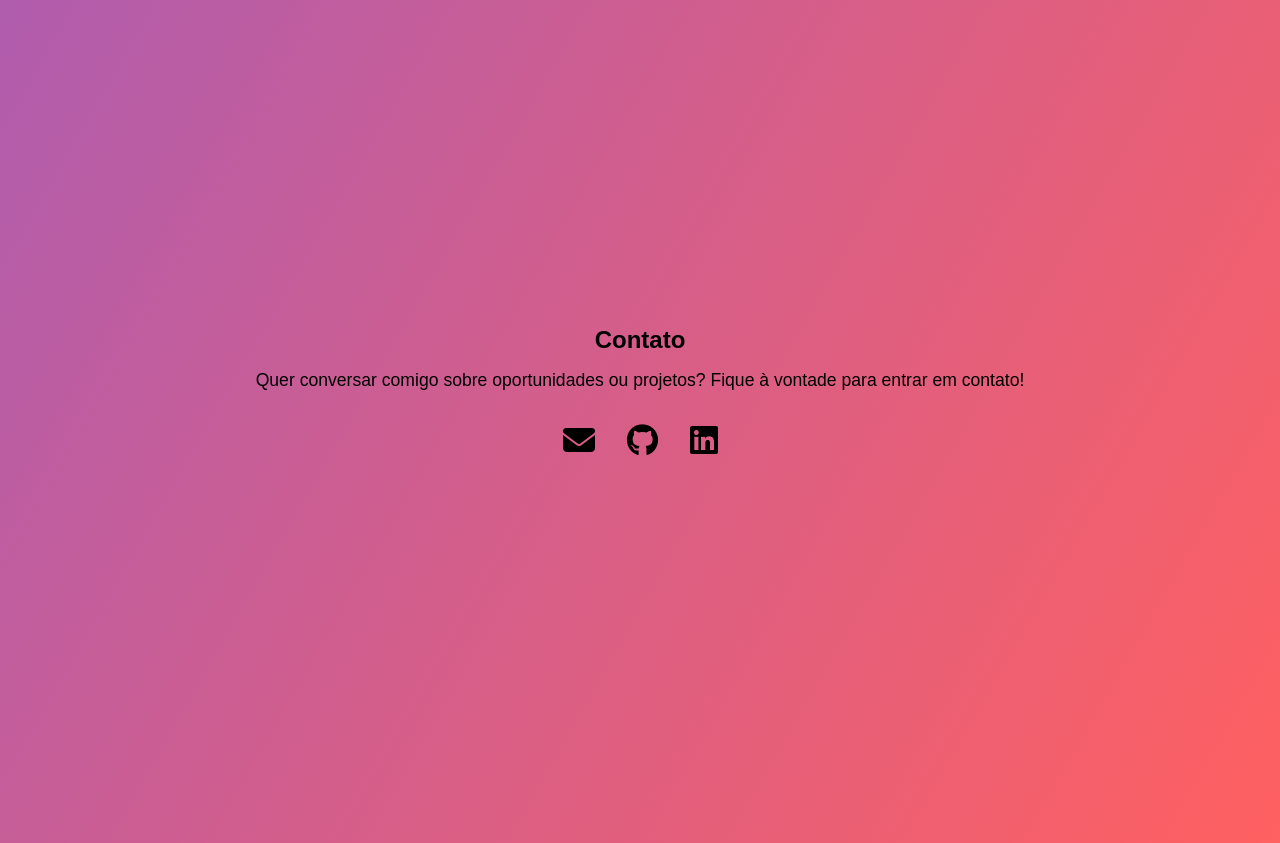
==== commit 19e3d993: "2° alteração" ====
--- a/Portifolio/index.html
+++ b/Portifolio/index.html
@@ -145,7 +145,7 @@
             utiliza a tabela ASCII como forma de criptografar a mensagem.</p>
           <div class="link-project">
             <a
-              href="https://github.com/AlefSantosDev/Calculadora-de-ganho-em-python"
+              href="https://github.com/nokynoy"
               target="_blank" aria-label="GitHub">
               <i class="fab fa-github"></i>
             </a>
@@ -203,7 +203,7 @@
             profunda para auxiliar a tomada de decisão na prevenção de doenças
             utilizando Datasets disponíveis publicamente pelo “DataSus" .</p>
           <div class="link-project">
-            <a href="https://github.com/AlefSantosDev" target="_blank"
+            <a href="https://github.com/nokynoy" target="_blank"
               aria-label="GitHub">
               <i class="fab fa-github"></i>
             </a>
@@ -215,7 +215,7 @@
           <h3 data-translate-key="botTittle">Reconhecimento de imagem 🔬</h3>
           <p data-translate-key="botDesc">Sistema no qual reconhece padrões de imagem usando uma CNN para a sua verificação e aprendizado.</p>
           <div class="link-project">
-            <a href="https://github.com/AlefSantosDev" target="_blank"
+            <a href="https://github.com/nokynoy" target="_blank"
               aria-label="GitHub">
               <i class="fab fa-github"></i>
             </a>
